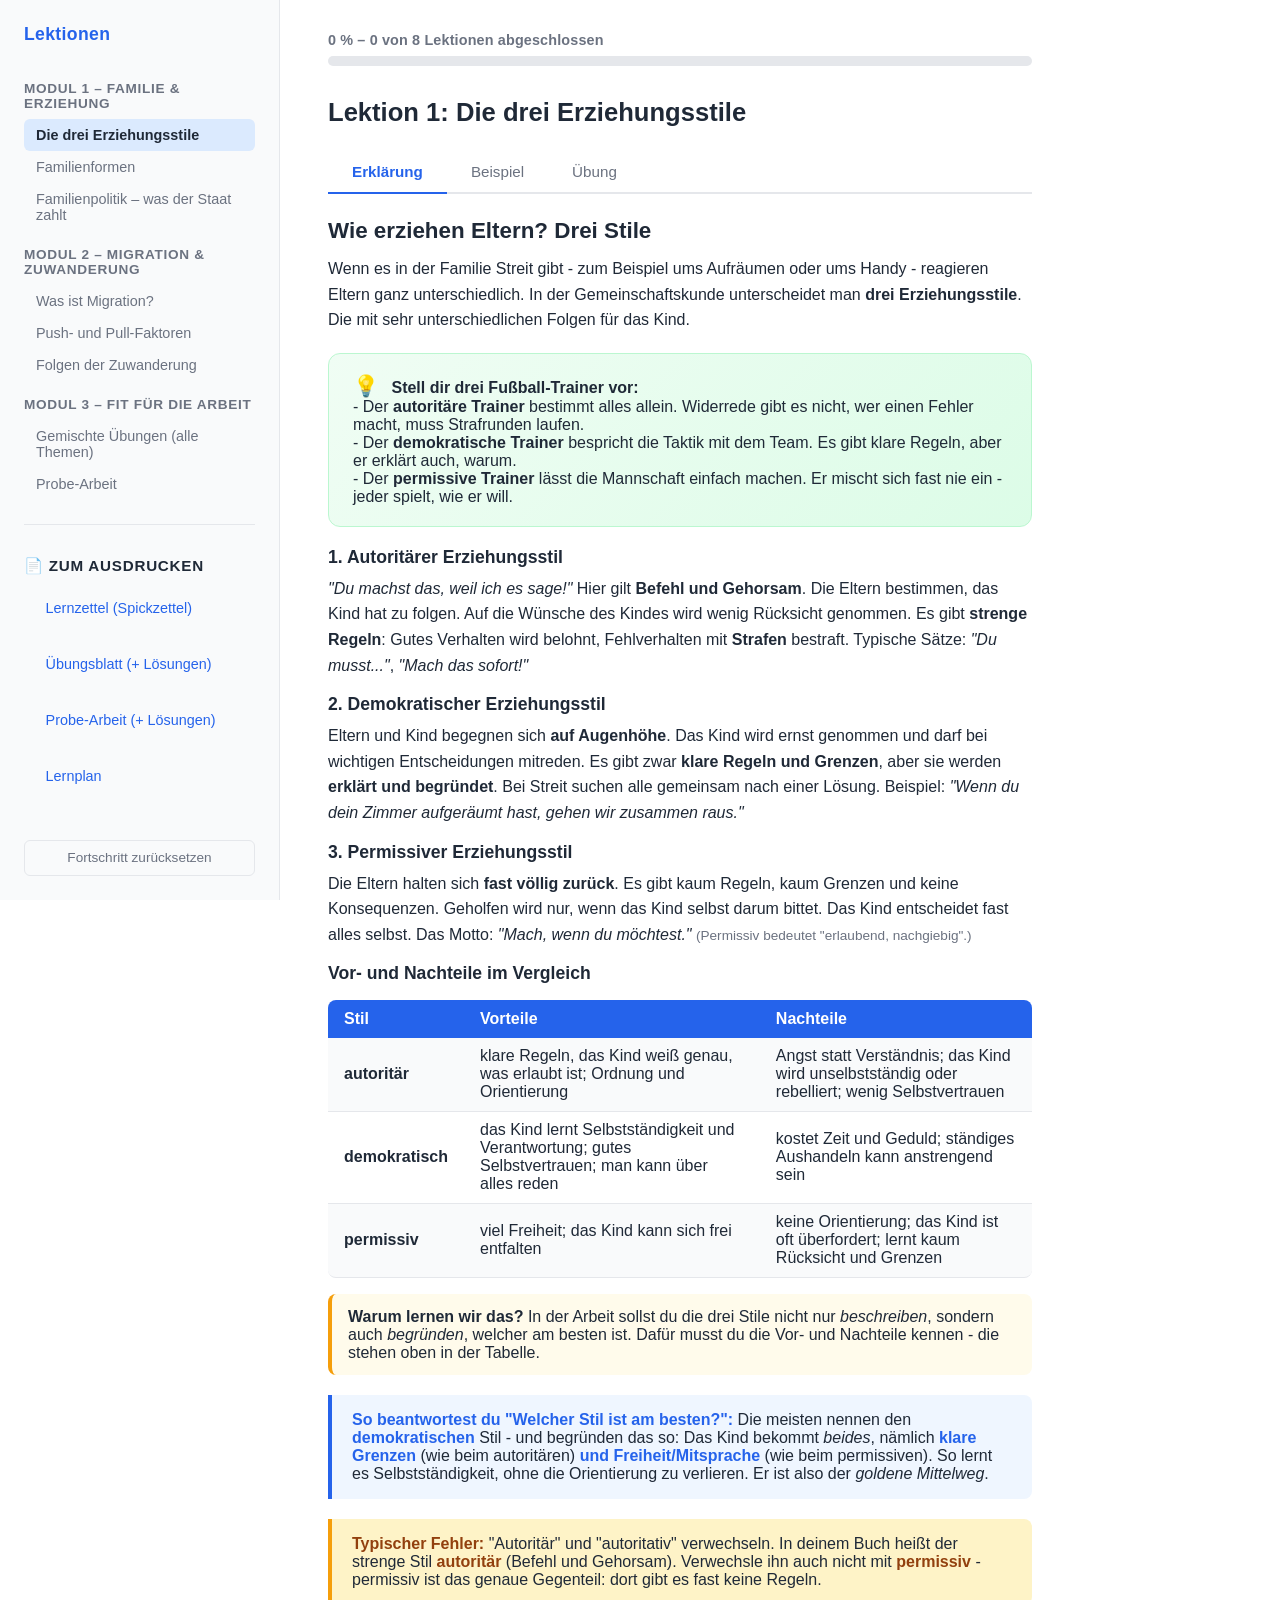
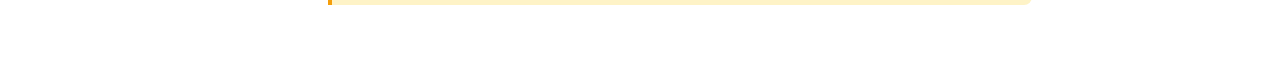
==== index.html @ c950204c "GK-Lernprogramm: Familie, Erziehung & Migration Interaktive Lernapp (8 Lektionen, 36 Uebungen) plus " ====
<!DOCTYPE html>
<html lang="de">
<head>
  <meta charset="UTF-8">
  <meta name="viewport" content="width=device-width, initial-scale=1.0">
  <title>GK-Arbeit Lernprogramm – Familie, Erziehung & Migration</title>
  <link rel="stylesheet" href="css/style.css?v=1">
</head>
<body>
  <button class="menu-toggle" id="menu-toggle">&#9776;</button>
  <aside id="sidebar">
    <h2>Lektionen</h2>
    <div id="module-familie">
      <h3>Modul 1 – Familie &amp; Erziehung</h3>
      <ul id="lesson-list-familie"></ul>
    </div>
    <div id="module-migration">
      <h3>Modul 2 – Migration &amp; Zuwanderung</h3>
      <ul id="lesson-list-migration"></ul>
    </div>
    <div id="module-training">
      <h3>Modul 3 – Fit für die Arbeit</h3>
      <ul id="lesson-list-training"></ul>
    </div>
    <div id="pdf-paket">
      <h3>📄 Zum Ausdrucken</h3>
      <ul class="pdf-links">
        <li><a href="pdf/lernzettel.html" target="_blank" rel="noopener">Lernzettel (Spickzettel)</a></li>
        <li><a href="pdf/uebungsblatt.html" target="_blank" rel="noopener">Übungsblatt (+ Lösungen)</a></li>
        <li><a href="pdf/probe-arbeit.html" target="_blank" rel="noopener">Probe-Arbeit (+ Lösungen)</a></li>
        <li><a href="pdf/lernplan.html" target="_blank" rel="noopener">Lernplan</a></li>
      </ul>
    </div>
    <button id="reset-progress">Fortschritt zurücksetzen</button>
  </aside>
  <main id="content">
    <div id="progress-section">
      <div id="progress-label">0 % – 0 von 0 Lektionen abgeschlossen</div>
      <div id="progress-bar-container">
        <div id="progress-bar"></div>
      </div>
    </div>
    <div id="review-due"></div>
    <div id="lesson-container"></div>
  </main>
  <script src="js/progress.js?v=1"></script>
  <script src="js/exercises.js?v=1"></script>
  <script src="js/renderer.js?v=1"></script>
  <script src="js/lessons-familie.js?v=1"></script>
  <script src="js/lessons-migration.js?v=1"></script>
  <script src="js/lessons-training.js?v=1"></script>
  <script src="js/app.js?v=1"></script>
</body>
</html>
---- css/style.css ----
/* === CSS-Variablen === */
:root {
  --accent: #2563EB;
  --accent-light: #DBEAFE;
  --success: #16A34A;
  --error: #DC2626;
  --text: #1F2937;
  --text-light: #6B7280;
  --bg: #FFFFFF;
  --sidebar-bg: #F9FAFB;
  --border: #E5E7EB;
  --sidebar-width: 280px;
  --signal-high: #16A34A;
  --signal-low: #9CA3AF;
  --signal-carry: #F59E0B;
  --signal-active: #2563EB;
}

/* === Reset === */
*,
*::before,
*::after {
  box-sizing: border-box;
  margin: 0;
  padding: 0;
}

/* === Body: CSS Grid Layout === */
body {
  display: grid;
  grid-template-columns: var(--sidebar-width) 1fr;
  min-height: 100vh;
  font-family: -apple-system, BlinkMacSystemFont, "Segoe UI", Roboto,
    "Helvetica Neue", Arial, sans-serif;
  color: var(--text);
  background: var(--bg);
}

/* === Sidebar === */
#sidebar {
  display: flex;
  flex-direction: column;
  background: var(--sidebar-bg);
  border-right: 1px solid var(--border);
  padding: 1.5rem;
  position: sticky;
  top: 0;
  height: 100vh;
  overflow-y: auto;
}

#sidebar h2 {
  font-size: 1.1rem;
  color: var(--accent);
  margin-bottom: 1.25rem;
  letter-spacing: 0.02em;
}

#sidebar h3 {
  font-size: 0.85rem;
  color: var(--text-light);
  text-transform: uppercase;
  letter-spacing: 0.05em;
  margin-bottom: 0.5rem;
  margin-top: 1rem;
}

#sidebar ul {
  list-style: none;
}

#sidebar li {
  padding: 0.5rem 0.75rem;
  border-radius: 6px;
  cursor: pointer;
  font-size: 0.9rem;
  color: var(--text);
  transition: background 0.15s ease;
}

#sidebar li:hover {
  background: var(--accent-light);
}

#sidebar li.active {
  background: var(--accent-light);
  color: var(--accent);
  font-weight: 600;
}

#sidebar li.completed {
  color: var(--success);
}

#sidebar li.in-progress {
  color: var(--text);
}

#sidebar li.not-started {
  color: var(--text-light);
}

/* Reset-Button: wird durch flex + margin-top:auto nach unten gedrückt */
#reset-progress {
  margin-top: auto;
  padding: 0.6rem 1rem;
  background: none;
  border: 1px solid var(--border);
  border-radius: 6px;
  color: var(--text-light);
  font-size: 0.85rem;
  cursor: pointer;
  transition: background 0.15s ease, color 0.15s ease;
}

#reset-progress:hover {
  background: var(--error);
  color: #fff;
  border-color: var(--error);
}

/* === Hauptinhalt === */
#content {
  padding: 2rem 3rem;
  max-width: 800px;
}

/* === Fortschrittsbalken === */
#progress-section {
  margin-bottom: 2rem;
}

#progress-label {
  font-size: 0.9rem;
  font-weight: 600;
  color: var(--text-light);
  margin-bottom: 0.5rem;
  letter-spacing: 0.01em;
}

#progress-bar-container {
  height: 10px;
  background: #E5E7EB;
  border-radius: 5px;
  overflow: hidden;
}

#progress-bar {
  height: 100%;
  background: var(--accent);
  border-radius: 5px;
  width: 0%;
  transition: width 0.4s ease;
}

/* === Spaced Repetition: "Heute faellig"-Sektion === */
#review-due {
  margin-bottom: 2rem;
}

.review-due-card {
  border: 1px solid #FCD34D;
  background: #FFFBEB;
  border-left: 4px solid #F59E0B;
  border-radius: 8px;
  padding: 1rem 1.25rem;
}

.review-due-head {
  font-size: 1rem;
  font-weight: 700;
  color: #92400E;
  display: flex;
  align-items: center;
  gap: 0.5rem;
}

.review-due-icon {
  display: inline-block;
  font-size: 1.1rem;
  color: #B45309;
}

.review-due-hint {
  font-size: 0.85rem;
  color: var(--text-light);
  margin: 0.4rem 0 0.8rem;
}

.review-due-list {
  display: flex;
  flex-wrap: wrap;
  gap: 0.5rem;
}

.review-due-btn {
  background: var(--bg);
  border: 1px solid #FCD34D;
  border-radius: 6px;
  padding: 0.5rem 0.75rem;
  font-size: 0.9rem;
  color: var(--text);
  cursor: pointer;
  text-align: left;
  transition: background 0.15s ease, border-color 0.15s ease;
  /* Touch-freundliche Mindesthoehe */
  min-height: 44px;
}

.review-due-btn:hover {
  background: #FEF3C7;
  border-color: #F59E0B;
}

.review-due-num {
  font-weight: 600;
  color: #B45309;
}

.review-due-box {
  display: inline-block;
  margin-left: 0.35rem;
  font-size: 0.72rem;
  font-weight: 600;
  color: #92400E;
  background: #FEF3C7;
  border-radius: 999px;
  padding: 0.1rem 0.5rem;
  vertical-align: middle;
}

/* Sidebar-Badge an faelliger Lektion */
.review-badge {
  margin-left: 0.4rem;
  font-size: 0.85rem;
  color: #B45309;
  font-weight: 700;
}

#sidebar li.review-due-item {
  font-weight: 600;
}

/* === Selbst-Check nach Lektionsabschluss (Assessment-Prompt) === */
.self-check {
  margin-top: 2rem;
  padding: 1.25rem;
  border: 1px solid var(--border);
  border-left: 4px solid var(--accent);
  border-radius: 8px;
  background: var(--accent-light);
}

.self-check-head {
  font-size: 1.05rem;
  font-weight: 700;
  color: var(--text);
}

.self-check-hint {
  font-size: 0.85rem;
  color: var(--text-light);
  margin: 0.4rem 0 1rem;
}

.self-check-btns {
  display: flex;
  flex-wrap: wrap;
  gap: 0.6rem;
}

.self-check-btn {
  flex: 1 1 140px;
  display: flex;
  flex-direction: column;
  align-items: center;
  gap: 0.15rem;
  padding: 0.7rem 0.5rem;
  border: 2px solid var(--border);
  border-radius: 8px;
  background: var(--bg);
  cursor: pointer;
  transition: border-color 0.15s ease, background 0.15s ease, transform 0.05s ease;
  /* Touch-freundlich */
  min-height: 56px;
}

.self-check-btn:hover { transform: translateY(-1px); }
.self-check-btn:active { transform: translateY(0); }

.sc-label { font-weight: 700; font-size: 0.95rem; color: var(--text); }
.sc-sub { font-size: 0.75rem; color: var(--text-light); }

.self-check-low:hover    { border-color: #DC2626; background: #FEF2F2; }
.self-check-medium:hover { border-color: #F59E0B; background: #FFFBEB; }
.self-check-high:hover   { border-color: var(--success); background: #F0FDF4; }

.self-check-done {
  font-size: 0.95rem;
  font-weight: 600;
  color: var(--success);
}

.self-check-done .sc-box {
  color: var(--text-light);
  font-weight: 500;
}

/* === Übungs-Header (Übung X von Y) === */
.exercise-header {
  font-size: 0.9rem;
  font-weight: 600;
  color: var(--text-light);
  margin-top: 2rem;
  margin-bottom: 0.75rem;
  padding-bottom: 0.5rem;
  border-bottom: 1px solid var(--border);
  letter-spacing: 0.02em;
  transition: color 0.3s ease;
}

.exercise-header:first-of-type {
  margin-top: 0.5rem;
}

.exercise-header.completed {
  color: var(--success);
}

.exercise-header.completed::after {
  content: ' ✓';
  font-weight: 700;
}

/* === Typografie === */
h1 {
  font-size: 1.8rem;
  margin-bottom: 1rem;
  color: var(--text);
}

h2 {
  font-size: 1.4rem;
  margin-bottom: 0.75rem;
  color: var(--text);
}

h3 {
  font-size: 1.1rem;
  margin-bottom: 0.5rem;
  color: var(--text);
}

p {
  line-height: 1.6;
  margin-bottom: 1rem;
  color: var(--text);
}

/* === Phase Tabs === */
.phase-tabs {
  display: flex;
  gap: 0;
  border-bottom: 2px solid var(--border);
  margin-bottom: 1.5rem;
}

.phase-tab {
  padding: 0.75rem 1.5rem;
  border: none;
  background: none;
  cursor: pointer;
  font-size: 0.95rem;
  color: var(--text-light);
  border-bottom: 2px solid transparent;
  margin-bottom: -2px;
  transition: all 0.2s;
}

.phase-tab:hover {
  color: var(--text);
}

.phase-tab.active {
  color: var(--accent);
  border-bottom-color: var(--accent);
  font-weight: 600;
}

/* === Phasen === */
.phase {
  display: none;
  animation: fadeIn 0.3s ease;
}

.phase.active {
  display: block;
}

@keyframes fadeIn {
  from { opacity: 0; transform: translateY(5px); }
  to { opacity: 1; transform: translateY(0); }
}

/* === Beispiel-Schritte === */
.example-step {
  background: var(--sidebar-bg);
  border: 1px solid var(--border);
  border-radius: 8px;
  margin-bottom: 0.75rem;
  overflow: hidden;
}

.example-step summary {
  padding: 0.75rem 1rem;
  cursor: pointer;
  font-weight: 600;
  color: var(--text);
  list-style: none;
}

.example-step summary::before {
  content: '▶ ';
  font-size: 0.7rem;
  margin-right: 0.5rem;
  transition: transform 0.2s;
  display: inline-block;
}

.example-step[open] summary::before {
  transform: rotate(90deg);
}

.step-content {
  padding: 0.75rem 1rem;
  border-top: 1px solid var(--border);
}

/* === Lektion Titel === */
#lesson-container h1 {
  margin-bottom: 1.5rem;
  font-size: 1.6rem;
}

/* === Uebungen allgemein === */
.exercise-question {
  font-weight: 600;
  margin-bottom: 1rem;
  font-size: 1.05rem;
}

.exercise-feedback {
  margin-top: 1rem;
  padding: 0.75rem 1rem;
  border-radius: 8px;
  font-size: 0.9rem;
}

.exercise-feedback.correct {
  background: #DCFCE7;
  color: #166534;
  border: 1px solid #BBF7D0;
}

.exercise-feedback.incorrect {
  background: #FEF2F2;
  color: #991B1B;
  border: 1px solid #FECACA;
}

/* === Multiple Choice === */
.mc-options {
  display: flex;
  flex-direction: column;
  gap: 0.5rem;
}

.mc-option {
  padding: 0.75rem 1rem;
  border: 2px solid var(--border);
  border-radius: 8px;
  background: white;
  cursor: pointer;
  text-align: left;
  font-size: 0.95rem;
  transition: all 0.2s;
}

.mc-option:hover:not(:disabled) {
  border-color: var(--accent);
  background: var(--accent-light);
}

.mc-option.correct {
  border-color: var(--success);
  background: #DCFCE7;
  color: #166534;
}

.mc-option.incorrect {
  border-color: var(--error);
  background: #FEF2F2;
  color: #991B1B;
}

.mc-option:disabled {
  cursor: not-allowed;
  opacity: 0.7;
}

/* === Wahrheitstabelle === */
.truth-table {
  border-collapse: collapse;
  margin: 1rem 0;
}

.truth-table th,
.truth-table td {
  border: 1px solid var(--border);
  padding: 0.5rem 1rem;
  text-align: center;
  min-width: 50px;
}

.truth-table th {
  background: var(--sidebar-bg);
  font-weight: 600;
  font-size: 0.9rem;
}

.truth-table .input-col {
  background: var(--sidebar-bg);
  color: var(--text-light);
}

.truth-table .result-col {
  cursor: pointer;
  font-weight: 600;
  user-select: none;
  transition: all 0.15s;
}

.truth-table .result-col:hover {
  background: var(--accent-light);
}

.truth-table .result-col.correct {
  background: #DCFCE7;
  color: #166534;
}

.truth-table .result-col.incorrect {
  background: #FEF2F2;
  color: #991B1B;
}

.exercise-check-btn {
  margin-top: 1rem;
  padding: 0.6rem 1.5rem;
  background: var(--accent);
  color: white;
  border: none;
  border-radius: 6px;
  cursor: pointer;
  font-size: 0.95rem;
  transition: background 0.2s;
}

.exercise-check-btn:hover {
  background: #1D4ED8;
}

.exercise-check-btn:disabled {
  background: var(--text-light);
  cursor: not-allowed;
}

/* === Ausdruck-Eingabe === */
.expression-input-area {
  margin: 1rem 0;
}

.expression-field {
  width: 100%;
  padding: 0.75rem;
  font-family: 'Courier New', monospace;
  font-size: 1.1rem;
  border: 2px solid var(--border);
  border-radius: 6px;
  outline: none;
  transition: border-color 0.2s;
}

.expression-field:focus {
  border-color: var(--accent);
}

.symbol-buttons {
  display: flex;
  gap: 0.5rem;
  margin-top: 0.5rem;
  flex-wrap: wrap;
}

.symbol-btn {
  padding: 0.4rem 0.8rem;
  border: 1px solid var(--border);
  border-radius: 4px;
  background: var(--sidebar-bg);
  cursor: pointer;
  font-size: 1rem;
  font-family: 'Courier New', monospace;
  transition: all 0.15s;
}

.symbol-btn:hover {
  background: var(--accent-light);
  border-color: var(--accent);
}

/* === Zuordnung === */
.matching-area {
  display: grid;
  grid-template-columns: 1fr 1fr;
  gap: 2rem;
  margin: 1rem 0;
}

.match-item {
  padding: 0.75rem 1rem;
  border: 2px solid var(--border);
  border-radius: 8px;
  cursor: pointer;
  text-align: center;
  margin-bottom: 0.5rem;
  transition: all 0.2s;
  user-select: none;
}

.match-item:hover {
  border-color: var(--accent);
}

.match-item.selected {
  border-color: var(--accent);
  background: var(--accent-light);
  box-shadow: 0 0 0 2px var(--accent-light);
}

.match-item.matched {
  opacity: 0.9;
  color: white;
  font-weight: 600;
}

/* === Binaerrechnung === */
.binary-calc {
  display: inline-block;
  font-family: 'Courier New', monospace;
  font-size: 1.2rem;
  margin: 1rem 0;
}

.binary-row {
  display: flex;
  justify-content: flex-end;
  gap: 0.25rem;
  margin-bottom: 0.25rem;
}

.binary-cell {
  width: 2.5rem;
  height: 2.5rem;
  display: flex;
  align-items: center;
  justify-content: center;
  font-weight: 600;
}

.binary-input {
  width: 2.5rem;
  height: 2.5rem;
  text-align: center;
  font-family: 'Courier New', monospace;
  font-size: 1.2rem;
  font-weight: 600;
  border: 2px solid var(--border);
  border-radius: 6px;
  outline: none;
  transition: border-color 0.2s;
}

.binary-input:focus {
  border-color: var(--accent);
}

.binary-input.correct {
  border-color: var(--success);
  background: #DCFCE7;
}

.binary-input.incorrect {
  border-color: var(--error);
  background: #FEF2F2;
}

.binary-operator {
  font-size: 1.2rem;
  margin-right: 0.5rem;
}

.binary-divider {
  border-top: 2px solid var(--text);
  margin: 0.25rem 0;
}

.binary-label {
  font-size: 0.8rem;
  color: var(--text-light);
  margin-right: 0.5rem;
}

/* === Gatter-Symbole (IEC 60617-12) === */
.gate-symbol {
  display: inline-block;
  vertical-align: middle;
}

/* === Schaltungsdiagramme (Lektionen 13-17) === */
.circuit-diagram {
  display: block;
  width: 100%;
  max-width: 520px;
  height: auto;
  margin: 1rem auto;
  background: #fafbfc;
  border: 1px solid var(--border);
  border-radius: 8px;
  padding: 12px;
}
.cd-wire { stroke: #374151; stroke-width: 2; fill: none; }
.cd-gate { fill: #fff; stroke: #374151; stroke-width: 2; }
.cd-gate-text { text-anchor: middle; font-size: 14px; font-weight: bold; font-family: inherit; fill: #374151; }
.cd-label { font-size: 14px; font-weight: bold; font-family: inherit; fill: #374151; }
.cd-label-small { font-size: 12px; font-family: inherit; fill: #6B7280; }
.cd-junction { fill: #374151; }
.cd-block { fill: #DBEAFE; stroke: #374151; stroke-width: 2; }
.cd-block-text { text-anchor: middle; font-size: 15px; font-weight: bold; font-family: inherit; fill: #1F2937; }
.cd-neg { fill: #fff; stroke: #374151; stroke-width: 2; }
.cd-feedback { stroke: #2563EB; stroke-width: 2; stroke-dasharray: 6,3; fill: none; }

/* === Responsive: Tablet (< 1024px) === */
@media (max-width: 1024px) {
  body {
    grid-template-columns: 1fr;
  }

  #sidebar {
    position: fixed;
    /* Feste Breite noetig, weil die Grid-Spalte hier wegfaellt. Verstecken per
       transform: translateX(-100%) verdeckt IMMER exakt die eigene Breite -
       robuster als ein fester left-Wert (sonst lugt die Sidebar ueber den Inhalt). */
    width: var(--sidebar-width);
    left: 0;
    top: 0;
    z-index: 100;
    transform: translateX(-100%);
    transition: transform 0.3s;
    box-shadow: none;
  }

  #sidebar.open {
    transform: translateX(0);
    box-shadow: 2px 0 10px rgba(0,0,0,0.1);
  }

  #content {
    padding: 1rem 1.5rem;
  }

  /* Fortschritts-Label nicht unter den fixen Hamburger schieben */
  #progress-label {
    padding-left: 52px;
    min-height: 32px;
  }

  /* Hamburger Button */
  .menu-toggle {
    display: block;
  }
}

@media (min-width: 1025px) {
  .menu-toggle {
    display: none;
  }
}

.menu-toggle {
  position: fixed;
  top: 1rem;
  left: 1rem;
  z-index: 101;
  background: var(--accent);
  color: white;
  border: none;
  border-radius: 6px;
  width: 44px;
  height: 44px;
  font-size: 1.2rem;
  cursor: pointer;
  /* display wird allein ueber die Media-Queries gesteuert (<=1024 block, >=1025 none).
     Kein display hier, sonst ueberschreibt diese spaeter stehende Regel die Query. */
}

/* === Visualisierungen === */
.visual-container {
  margin: 1.5rem 0;
  text-align: center;
}

.visual-container .visual-label {
  font-size: 0.85rem;
  color: var(--text-light);
  margin-bottom: 0.5rem;
  text-align: center;
}

.gate-sim {
  display: inline-block;
  cursor: default;
}

.gate-sim .gate-input {
  cursor: pointer;
  transition: fill 0.15s;
}

.gate-sim .gate-input:hover {
  filter: brightness(1.2);
}

.gate-sim .wire-high {
  stroke: var(--signal-high);
}

.gate-sim .wire-low {
  stroke: var(--signal-low);
}

.gate-sim .signal-dot-high {
  fill: var(--signal-high);
}

.gate-sim .signal-dot-low {
  fill: var(--signal-low);
}

/* Circuit View */
.circuit-view {
  display: block;
  width: 100%;
  max-width: 520px;
  margin: 1rem auto;
  background: #fafbfc;
  border: 1px solid var(--border);
  border-radius: 8px;
  padding: 16px;
}

.circuit-view .gate-body {
  fill: white;
  stroke: var(--text);
  stroke-width: 2;
}

.circuit-view .gate-label {
  font-size: 10px;
  fill: var(--text-light);
  text-anchor: middle;
}

/* Verknüpfte Wahrheitstabelle */
.truth-table-linked {
  display: flex;
  gap: 24px;
  align-items: flex-start;
  flex-wrap: wrap;
}

.truth-table-linked .truth-table tr.highlighted {
  background: var(--accent-light);
  outline: 2px solid var(--accent);
  outline-offset: -1px;
}

.truth-table-linked .truth-table tr {
  cursor: pointer;
  transition: background 0.15s;
}

.truth-table-linked .truth-table tbody tr:hover {
  background: var(--accent-light);
}

/* Binäraddition Animation */
.binary-anim {
  font-family: 'Courier New', monospace;
  font-size: 1.3rem;
  line-height: 2;
  display: inline-block;
  text-align: right;
}

.binary-anim .carry-bit {
  color: var(--signal-carry);
  font-size: 0.9rem;
}

.binary-anim .active-col {
  background: var(--accent-light);
  padding: 2px 6px;
  border-radius: 3px;
  color: var(--accent);
  font-weight: bold;
}

.binary-anim .result-bit {
  color: var(--signal-high);
}

.binary-anim-controls {
  display: flex;
  gap: 8px;
  justify-content: center;
  margin-top: 12px;
}

.binary-anim-controls button {
  padding: 6px 14px;
  border: 1px solid var(--border);
  border-radius: 4px;
  background: var(--sidebar-bg);
  cursor: pointer;
  font-size: 0.9rem;
  transition: all 0.15s;
}

.binary-anim-controls button:hover {
  background: var(--accent-light);
  border-color: var(--accent);
}

.binary-anim-controls .btn-primary {
  background: var(--accent);
  color: white;
  border-color: var(--accent);
}

.binary-anim-controls .btn-primary:hover {
  background: #1D4ED8;
}

.binary-anim-step-info {
  text-align: center;
  color: var(--accent);
  font-size: 0.85rem;
  margin-top: 8px;
}

/* Timing-Diagramm */
.timing-diagram {
  border-top: 1px solid var(--border);
  padding-top: 16px;
  margin-top: 16px;
}

.timing-diagram .timing-label {
  font-size: 12px;
  color: var(--text-light);
  font-weight: 600;
  margin-bottom: 8px;
}

/* Ausdrucksbaum */
.expression-tree-view {
  text-align: center;
  margin: 1rem 0;
}

.expression-tree-view .op-node {
  stroke-width: 2;
}

.expression-tree-view .op-not { fill: #FEF2F2; stroke: var(--error); }
.expression-tree-view .op-and { fill: #F0FDF4; stroke: var(--signal-high); }
.expression-tree-view .op-or  { fill: #EFF6FF; stroke: var(--accent); }
.expression-tree-view .op-text-not { fill: var(--error); }
.expression-tree-view .op-text-and { fill: var(--signal-high); }
.expression-tree-view .op-text-or  { fill: var(--accent); }

.expression-tree-view .op-hidden { fill: #FEF3C7; stroke: #F59E0B; stroke-dasharray: 4,3; }
.expression-tree-view .op-text-hidden { fill: #F59E0B; }

.expression-tree-view .var-node {
  fill: var(--sidebar-bg);
  stroke: var(--signal-low);
  stroke-width: 1.5;
}

.expression-tree-legend {
  display: flex;
  gap: 16px;
  justify-content: center;
  margin-top: 8px;
  font-size: 0.8rem;
}

/* DNF Highlighter */
.dnf-view {
  display: flex;
  gap: 32px;
  align-items: flex-start;
  flex-wrap: wrap;
}

.dnf-view .dnf-formula {
  font-family: 'Courier New', monospace;
  font-size: 1rem;
  line-height: 2.2;
}

.dnf-view .dnf-minterm {
  padding: 4px 8px;
  border-radius: 4px;
  font-weight: 500;
}

.dnf-view .dnf-rule {
  background: #FEF3C7;
  padding: 10px 14px;
  border-radius: 6px;
  font-size: 0.8rem;
  color: #92400E;
  margin-top: 12px;
}

/* Adder Simulation */
.adder-sim {
  text-align: center;
}

.adder-sim .bit-toggle {
  width: 48px;
  height: 32px;
  display: inline-flex;
  align-items: center;
  justify-content: center;
  border-radius: 4px;
  font-weight: bold;
  font-family: 'Courier New', monospace;
  cursor: pointer;
  color: white;
  transition: all 0.15s;
  border: none;
  font-size: 1rem;
}

.adder-sim .bit-toggle.high {
  background: var(--signal-high);
}

.adder-sim .bit-toggle.low {
  background: var(--signal-low);
}

.adder-sim .bit-toggle:hover {
  filter: brightness(1.15);
}

.adder-sim .adder-result {
  color: var(--signal-high);
  font-weight: 600;
  font-size: 0.9rem;
  margin-top: 8px;
}

/* Sandbox / Labor */
.sandbox-section {
  margin-bottom: 2.5rem;
  padding-bottom: 2rem;
  border-bottom: 1px solid var(--border);
}

.sandbox-section:last-child {
  border-bottom: none;
}

.sandbox-section h2 {
  font-size: 1.2rem;
  margin-bottom: 1rem;
  color: var(--accent);
}

.sandbox-section p {
  font-size: 0.9rem;
  color: var(--text-light);
  margin-bottom: 1rem;
}

.sandbox-controls {
  display: flex;
  gap: 8px;
  flex-wrap: wrap;
  margin-bottom: 1rem;
}

.sandbox-controls select,
.sandbox-controls input {
  padding: 6px 12px;
  border: 1px solid var(--border);
  border-radius: 4px;
  font-size: 0.9rem;
}

/* Labor-Eintrag in Sidebar */
#sidebar .lab-entry {
  margin-top: 1rem;
  padding: 0.6rem 0.75rem;
  border-radius: 6px;
  cursor: pointer;
  font-size: 0.9rem;
  color: var(--accent);
  font-weight: 600;
  border: 1px dashed var(--accent);
  text-align: center;
  transition: all 0.15s;
}

#sidebar .lab-entry:hover {
  background: var(--accent-light);
}

#sidebar .lab-entry.active {
  background: var(--accent-light);
  border-style: solid;
}

/* === C5: Netzwerk-Visualisierungen === */

/* IP-Converter */
.ip-converter {
  display: flex;
  flex-wrap: wrap;
  gap: 1.5rem;
  justify-content: center;
  align-items: flex-start;
}

.ip-converter .octet-group {
  display: flex;
  flex-direction: column;
  align-items: center;
  gap: 4px;
}

.ip-converter .octet-separator {
  font-size: 2rem;
  font-weight: bold;
  color: var(--text-light);
  align-self: center;
  padding-top: 1.5rem;
}

.ip-converter .place-values {
  display: flex;
  gap: 2px;
}

.ip-converter .place-values span {
  width: 32px;
  text-align: center;
  font-size: 10px;
  color: var(--text-light);
}

.ip-converter .bit-row {
  display: flex;
  gap: 2px;
}

.ip-converter .bit-btn {
  width: 32px;
  height: 32px;
  border: 2px solid var(--border);
  border-radius: 4px;
  font-family: monospace;
  font-size: 1rem;
  font-weight: bold;
  cursor: pointer;
  transition: background 0.15s, color 0.15s;
  display: flex;
  align-items: center;
  justify-content: center;
  min-width: 44px;
  min-height: 44px;
}

.ip-converter .bit-btn.high {
  background: var(--signal-high);
  color: white;
  border-color: var(--signal-high);
}

.ip-converter .bit-btn.low {
  background: var(--signal-low);
  color: white;
  border-color: var(--signal-low);
}

.ip-converter .octet-decimal input {
  width: 60px;
  text-align: center;
  font-size: 1.1rem;
  font-weight: bold;
  padding: 4px;
  border: 2px solid var(--border);
  border-radius: 4px;
  font-family: monospace;
}

.ip-converter .octet-decimal input:focus {
  border-color: var(--accent);
  outline: none;
}

.ip-converter .full-ip-display {
  width: 100%;
  text-align: center;
  font-family: monospace;
  font-size: 1.1rem;
  color: var(--text);
  margin-top: 0.5rem;
  padding: 8px;
  background: var(--sidebar-bg);
  border-radius: 6px;
}

/* Subnet-Calculator */
.subnet-calculator {
  max-width: 700px;
  margin: 0 auto;
}

.subnet-calculator .input-row {
  display: flex;
  gap: 0.5rem;
  align-items: center;
  flex-wrap: wrap;
  margin-bottom: 1rem;
}

.subnet-calculator .input-row label {
  font-weight: 600;
  min-width: 120px;
}

.subnet-calculator .octet-input {
  width: 55px;
  text-align: center;
  font-family: monospace;
  font-size: 1rem;
  padding: 6px 4px;
  border: 2px solid var(--border);
  border-radius: 4px;
}

.subnet-calculator .octet-input:focus {
  border-color: var(--accent);
  outline: none;
}

.subnet-calculator .octet-dot {
  font-weight: bold;
  font-size: 1.2rem;
}

.subnet-calculator .cidr-input {
  width: 50px;
  text-align: center;
  font-family: monospace;
  font-size: 1rem;
  padding: 6px 4px;
  border: 2px solid var(--border);
  border-radius: 4px;
}

.subnet-calculator .results {
  margin-top: 1rem;
}

.subnet-calculator .result-row {
  display: flex;
  gap: 0.5rem;
  align-items: baseline;
  padding: 6px 0;
  border-bottom: 1px solid var(--border);
}

.subnet-calculator .result-row:last-child {
  border-bottom: none;
}

.subnet-calculator .result-label {
  font-weight: 600;
  min-width: 140px;
  color: var(--text);
}

.subnet-calculator .result-value {
  font-family: monospace;
  font-size: 1rem;
}

.subnet-calculator .binary-display {
  margin-top: 1rem;
  font-family: monospace;
  font-size: 0.9rem;
  line-height: 1.8;
  background: var(--sidebar-bg);
  padding: 12px;
  border-radius: 6px;
  overflow-x: auto;
}

.subnet-calculator .net-part {
  color: var(--signal-high);
  font-weight: bold;
}

.subnet-calculator .host-part {
  color: var(--accent);
  font-weight: bold;
}

/* Subnetting-Visualizer */
.subnetting-viz {
  max-width: 700px;
  margin: 0 auto;
}

.subnetting-viz .controls {
  display: flex;
  gap: 1rem;
  align-items: center;
  margin-bottom: 1rem;
  flex-wrap: wrap;
}

.subnetting-viz .controls label {
  font-weight: 600;
}

.subnetting-viz .controls select {
  padding: 6px 12px;
  font-size: 1rem;
  border: 2px solid var(--border);
  border-radius: 4px;
  min-width: 80px;
}

.subnetting-viz .address-bar {
  width: 100%;
  height: 40px;
  display: flex;
  border-radius: 6px;
  overflow: hidden;
  border: 2px solid var(--border);
  margin-bottom: 1rem;
}

.subnetting-viz .subnet-segment {
  display: flex;
  align-items: center;
  justify-content: center;
  font-size: 0.75rem;
  font-weight: 600;
  color: white;
  transition: flex 0.3s;
  min-width: 0;
  overflow: hidden;
  text-overflow: ellipsis;
  white-space: nowrap;
  padding: 0 4px;
}

.subnetting-viz .subnet-details {
  display: grid;
  grid-template-columns: repeat(auto-fill, minmax(280px, 1fr));
  gap: 0.75rem;
}

.subnetting-viz .subnet-card {
  padding: 10px 14px;
  border-radius: 6px;
  border-left: 4px solid;
  background: var(--sidebar-bg);
  font-size: 0.85rem;
}

.subnetting-viz .subnet-card strong {
  display: block;
  margin-bottom: 4px;
}

.subnetting-viz .subnet-card code {
  font-family: monospace;
}

/* Network-Diagram */
.network-diagram {
  text-align: center;
}

.network-diagram svg {
  max-width: 100%;
  height: auto;
}

.network-diagram .device-label {
  font-size: 11px;
  fill: var(--text);
  text-anchor: middle;
  font-weight: 600;
}

.network-diagram .device-sublabel {
  font-size: 9px;
  fill: var(--text-light);
  text-anchor: middle;
}

.network-diagram .connection-line {
  stroke: var(--border);
  stroke-width: 2;
}

.network-diagram .device-icon {
  fill: white;
  stroke: var(--text);
  stroke-width: 1.5;
}

/* Network-Labeling Exercise */
.network-labeling .label-slot {
  cursor: pointer;
  fill: var(--accent-light);
  stroke: var(--accent);
  stroke-width: 1.5;
  rx: 4;
}

.network-labeling .label-slot:hover {
  fill: var(--accent);
  stroke: var(--accent);
}

.network-labeling .label-slot.assigned {
  fill: var(--accent);
}

.network-labeling .label-text {
  font-size: 10px;
  fill: var(--text);
  text-anchor: middle;
  pointer-events: none;
  font-weight: 600;
}

.network-labeling .label-text.assigned {
  fill: white;
}

.network-labeling .label-dropdown {
  position: absolute;
  background: white;
  border: 2px solid var(--accent);
  border-radius: 6px;
  box-shadow: 0 4px 12px rgba(0,0,0,0.15);
  z-index: 100;
  padding: 4px 0;
}

.network-labeling .label-dropdown div {
  padding: 8px 16px;
  cursor: pointer;
  font-size: 0.9rem;
  min-height: 44px;
  display: flex;
  align-items: center;
}

.network-labeling .label-dropdown div:hover {
  background: var(--accent-light);
}

/* Binary-Decimal Exercise */
.binary-decimal-exercise .round-display {
  text-align: center;
  margin: 1rem 0;
}

.binary-decimal-exercise .given-value {
  font-family: monospace;
  font-size: 1.5rem;
  font-weight: bold;
  color: var(--accent);
  margin: 0.5rem 0;
}

.binary-decimal-exercise .direction-hint {
  font-size: 0.9rem;
  color: var(--text-light);
  margin-bottom: 0.5rem;
}

.binary-decimal-exercise input {
  font-family: monospace;
  font-size: 1.2rem;
  text-align: center;
  width: 180px;
  padding: 8px;
  border: 2px solid var(--border);
  border-radius: 6px;
}

.binary-decimal-exercise input:focus {
  border-color: var(--accent);
  outline: none;
}

.binary-decimal-exercise .round-counter {
  font-size: 0.85rem;
  color: var(--text-light);
  margin-bottom: 0.5rem;
}

/* Subnet Exercise */
.subnet-exercise .field-row {
  display: flex;
  gap: 0.5rem;
  align-items: center;
  margin: 0.5rem 0;
  flex-wrap: wrap;
}

.subnet-exercise .field-row label {
  font-weight: 600;
  min-width: 140px;
}

.subnet-exercise .field-row input {
  font-family: monospace;
  font-size: 1rem;
  padding: 6px 8px;
  border: 2px solid var(--border);
  border-radius: 4px;
  width: 180px;
}

.subnet-exercise .field-row input:focus {
  border-color: var(--accent);
  outline: none;
}

.subnet-exercise .field-row .field-feedback {
  font-size: 0.85rem;
  font-weight: 600;
}

.subnet-exercise .field-row .field-feedback.correct {
  color: var(--success);
}

.subnet-exercise .field-row .field-feedback.wrong {
  color: var(--error);
}

/* === Lernprogramm: Inhaltskarten & visuelle Trennung === */

.info-card {
  background: var(--sidebar-bg);
  border: 1px solid var(--border);
  border-radius: 12px;
  padding: 1.25rem 1.5rem;
  margin: 1.25rem 0;
}

.info-card h3 {
  margin-bottom: 0.75rem;
  font-size: 1.1rem;
  color: var(--text);
}

.info-card ul, .info-card ol {
  margin-left: 1.25rem;
}

.info-card li {
  margin-bottom: 0.35rem;
}

.tip-box {
  background: #EFF6FF;
  border-left: 4px solid var(--accent);
  border-radius: 0 8px 8px 0;
  padding: 1rem 1.25rem;
  margin: 1.25rem 0;
}

.tip-box strong {
  color: var(--accent);
}

.warning-box {
  background: #FEF3C7;
  border-left: 4px solid #F59E0B;
  border-radius: 0 8px 8px 0;
  padding: 1rem 1.25rem;
  margin: 1.25rem 0;
}

.warning-box strong {
  color: #92400E;
}

.code-card {
  background: #1E293B;
  color: #E2E8F0;
  border-radius: 10px;
  padding: 1.25rem 1.5rem;
  margin: 1.25rem 0;
  overflow-x: auto;
}

.code-card h4 {
  color: #94A3B8;
  font-size: 0.85rem;
  text-transform: uppercase;
  letter-spacing: 0.05em;
  margin-bottom: 0.75rem;
}

.code-card pre {
  margin: 0;
  background: none;
  border: none;
  padding: 0;
  font-size: 0.95rem;
  line-height: 1.6;
}

.code-card code {
  background: none;
  color: #E2E8F0;
  font-size: 0.95rem;
}

.code-card .comment { color: #6B7280; }
.code-card .keyword { color: #7DD3FC; }
.code-card .function { color: #FCD34D; }
.code-card .value { color: #86EFAC; }

.icon-table {
  width: 100%;
  border-collapse: separate;
  border-spacing: 0;
  margin: 1rem 0;
}

.icon-table th {
  background: var(--accent);
  color: white;
  padding: 0.6rem 1rem;
  text-align: left;
  font-weight: 600;
}

.icon-table th:first-child { border-radius: 8px 0 0 0; }
.icon-table th:last-child { border-radius: 0 8px 0 0; }

.icon-table td {
  padding: 0.6rem 1rem;
  border-bottom: 1px solid var(--border);
}

.icon-table tr:nth-child(even) td {
  background: var(--sidebar-bg);
}

.icon-table tr:last-child td:first-child { border-radius: 0 0 0 8px; }
.icon-table tr:last-child td:last-child { border-radius: 0 0 8px 0; }

.step-list {
  counter-reset: step-counter;
  list-style: none;
  margin: 1rem 0;
  padding: 0;
}

.step-list li {
  counter-increment: step-counter;
  display: flex;
  align-items: flex-start;
  gap: 0.75rem;
  margin-bottom: 0.75rem;
  padding: 0.5rem 0;
}

.step-list li::before {
  content: counter(step-counter);
  background: var(--accent);
  color: white;
  font-weight: 700;
  font-size: 0.85rem;
  width: 28px;
  height: 28px;
  min-width: 28px;
  border-radius: 50%;
  display: flex;
  align-items: center;
  justify-content: center;
}

.analogy-box {
  background: linear-gradient(135deg, #F0FDF4, #DCFCE7);
  border: 1px solid #BBF7D0;
  border-radius: 12px;
  padding: 1.25rem 1.5rem;
  margin: 1.25rem 0;
}

.analogy-box::before {
  content: '💡';
  font-size: 1.3rem;
  margin-right: 0.5rem;
}

.section-divider {
  border: none;
  height: 1px;
  background: var(--border);
  margin: 2rem 0;
}

/* === Ordering Exercise (Reihenfolge sortieren) === */
.exercise-ordering .ordering-list {
  list-style: none;
  padding: 0;
  margin: 1rem 0;
  counter-reset: ordering-counter;
}

.exercise-ordering .ordering-item {
  counter-increment: ordering-counter;
  display: flex;
  align-items: center;
  justify-content: space-between;
  padding: 0.75rem 1rem;
  border: 2px solid var(--border);
  border-radius: 8px;
  margin-bottom: 0.5rem;
  background: white;
  gap: 1rem;
  transition: border-color 0.15s, background 0.15s;
}

.exercise-ordering .ordering-item::before {
  content: counter(ordering-counter) ".";
  font-weight: 600;
  color: var(--text-light);
  min-width: 1.5rem;
  flex-shrink: 0;
}

.exercise-ordering .ordering-item:hover {
  border-color: var(--accent);
  background: var(--accent-light);
}

.exercise-ordering .ordering-text {
  flex: 1;
  font-size: 0.95rem;
  line-height: 1.4;
}

.exercise-ordering .ordering-buttons {
  display: flex;
  gap: 0.25rem;
  flex-shrink: 0;
}

.exercise-ordering .ordering-btn {
  width: 44px;
  height: 44px;
  border: 1px solid var(--border);
  border-radius: 6px;
  background: var(--sidebar-bg);
  cursor: pointer;
  font-size: 1.2rem;
  font-weight: bold;
  color: var(--text);
  transition: all 0.15s;
  display: inline-flex;
  align-items: center;
  justify-content: center;
}

.exercise-ordering .ordering-btn:hover:not(:disabled) {
  background: var(--accent);
  border-color: var(--accent);
  color: white;
}

.exercise-ordering .ordering-btn:disabled {
  opacity: 0.3;
  cursor: not-allowed;
}

/* === Praxis-Tab (Tab 4) === */
.praxis-aufgabe {
  background: linear-gradient(135deg, #fff7e6 0%, #ffeacc 100%);
  border-left: 4px solid #e6a700;
  padding: 1.25rem 1.5rem;
  border-radius: 8px;
  margin-bottom: 1.5rem;
}

.praxis-aufgabe h2 {
  margin-top: 0;
  color: #8a5a00;
}

.praxis-auftrag {
  font-size: 1.05rem;
  line-height: 1.6;
  margin: 0.75rem 0;
}

.praxis-auftrag ol,
.praxis-auftrag ul {
  padding-left: 1.75em;
  margin: 0.5rem 0;
}

.praxis-auftrag li {
  padding-left: 0.35em;
  margin-bottom: 0.35rem;
}

.praxis-auftrag li::marker {
  font-weight: bold;
  color: #6b4500;
}

.praxis-lernziel {
  margin-top: 1rem;
  padding-top: 0.75rem;
  border-top: 1px dashed #e6a700;
  color: #6b4500;
}

.praxis-block {
  margin: 1.5rem 0;
  padding: 1rem 1.25rem;
  background: var(--sidebar-bg);
  border: 1px solid var(--border);
  border-radius: 8px;
}

.praxis-block h3 {
  margin-top: 0;
}

/* Bauteile-Liste */
.bauteile-liste {
  list-style: none;
  padding: 0;
  margin: 0;
  display: grid;
  grid-template-columns: repeat(auto-fill, minmax(240px, 1fr));
  gap: 0.75rem;
}

.bauteil-card {
  background: white;
  border: 1px solid var(--border);
  border-radius: 6px;
  padding: 0.75rem 1rem;
  display: flex;
  flex-wrap: wrap;
  align-items: center;
  gap: 0.5rem;
}

.bauteil-anzahl {
  font-weight: 700;
  color: var(--accent);
  font-size: 1.1rem;
  min-width: 2rem;
}

.bauteil-name {
  flex: 1;
}

.bauteil-hinweis {
  font-size: 0.85rem;
  color: var(--text-light);
  flex-basis: 100%;
  padding-left: 2.5rem;
}

/* Anschluss */
.anschluss-svg {
  background: white;
  padding: 1rem;
  border-radius: 6px;
  text-align: center;
  margin-bottom: 1rem;
  border: 1px solid var(--border);
}

.anschluss-svg svg {
  max-width: 100%;
  height: auto;
}

.schaltbild-figur {
  margin: 0 0 1.25rem 0;
  padding: 0.75rem;
  background: white;
  border: 1px solid var(--border);
  border-radius: 6px;
}

.schaltbild-figur:last-child {
  margin-bottom: 0;
}

.schaltbild-figur figcaption {
  font-size: 0.95rem;
  color: var(--text-light);
  margin-bottom: 0.6rem;
  padding-bottom: 0.5rem;
  border-bottom: 1px solid var(--border);
}

.schaltbild-figur img {
  display: block;
  margin: 0 auto;
}

.anschluss-schritte {
  margin: 0;
  padding-left: 1.5rem;
  line-height: 1.7;
}

.anschluss-schritte li {
  margin-bottom: 0.5rem;
}

/* Code-Gerüst */
.code-geruest,
.code-loesung {
  background: #1e1e2e;
  color: #cdd6f4;
  padding: 1rem;
  border-radius: 6px;
  overflow-x: auto;
  font-family: 'Menlo', 'Monaco', 'Courier New', monospace;
  font-size: 0.9rem;
  line-height: 1.5;
}

.code-loesung {
  background: #1a3a1a;
  border-left: 4px solid #4caf50;
}

/* Lösungs-Tab (Tab 5) */
.teacher-badge {
  background: #fde8e8;
  border-left: 4px solid #d44;
  padding: 0.75rem 1rem;
  border-radius: 6px;
  margin-bottom: 1.5rem;
  font-size: 0.9rem;
}

.teacher-badge code {
  background: #fff;
  padding: 0.1rem 0.4rem;
  border-radius: 3px;
}

.fehler-liste li {
  margin-bottom: 0.4rem;
  line-height: 1.5;
}

/* Print-Stylesheet (für späteren AB-Export) */
@media print {
  .phase-tabs,
  #sidebar,
  #progress-section,
  .menu-toggle {
    display: none !important;
  }
  .phase {
    display: block !important;
    page-break-before: always;
  }
  .code-geruest,
  .code-loesung {
    background: #f5f5f5 !important;
    color: #000 !important;
    border: 1px solid #ccc;
  }
}

/* =====================================================================
   Englisch-KA4: Ergaenzungen fuer neue Uebungstypen + fehlende Klassen
   ===================================================================== */

/* why-context (amber) -- Motivation/Praxisbezug */
.why-context {
  background: #FFFBEB;
  border-left: 4px solid #F59E0B;
  padding: 0.85rem 1rem;
  border-radius: 8px;
  margin: 1rem 0;
}

/* Intro-Text ueber den Uebungen */
.exercises-intro {
  background: var(--accent-light);
  border-radius: 8px;
  padding: 0.85rem 1rem;
  margin-bottom: 1.25rem;
  font-size: 0.95rem;
}

/* neutrales Feedback (z.B. Loesung gezeigt) */
.exercise-feedback.neutral {
  background: #F3F4F6;
  color: #374151;
  border: 1px solid #E5E7EB;
}

/* "Loesung zeigen"-Button: dezent, sekundaer */
.exercise-solve-btn {
  margin-top: 1rem;
  margin-left: 0.5rem;
  padding: 0.6rem 1.2rem;
  background: #fff;
  color: var(--accent);
  border: 1px solid var(--accent);
  border-radius: 6px;
  cursor: pointer;
  font-size: 0.95rem;
}
.exercise-solve-btn:hover { background: var(--accent-light); }

/* ---------------- Fill-in-blank (Lueckentext) ---------------- */
.exercise-fill .fill-text {
  font-size: 1.05rem;
  line-height: 2.4;
}
.fill-input {
  display: inline-block;
  min-width: 90px;
  padding: 0.3rem 0.5rem;
  margin: 0 2px;
  border: 2px solid var(--border);
  border-radius: 6px;
  font-size: 1rem;
  font-family: inherit;
  background: #fff;
}
.fill-input:focus { outline: none; border-color: var(--accent); }
.fill-input.correct { border-color: var(--success); background: #DCFCE7; }
.fill-input.incorrect { border-color: var(--error); background: #FEF2F2; }
.fill-input.revealed { border-color: #F59E0B; background: #FFFBEB; }
.fill-btn-row { display: flex; flex-wrap: wrap; gap: 0; align-items: center; }

/* ---------------- Vocab-Trainer ---------------- */
.exercise-vocab .vocab-progress {
  font-size: 0.85rem;
  color: var(--text-light);
  margin-bottom: 0.75rem;
}
.vocab-card {
  background: var(--sidebar-bg);
  border: 1px solid var(--border);
  border-radius: 12px;
  padding: 1.5rem;
  text-align: center;
}
.vocab-prompt {
  font-size: 1.5rem;
  font-weight: 600;
  color: var(--text);
  margin-bottom: 0.5rem;
}
.vocab-hint {
  font-size: 0.9rem;
  color: var(--text-light);
  margin-bottom: 1rem;
}
.vocab-input {
  width: 100%;
  max-width: 320px;
  padding: 0.7rem 0.9rem;
  font-size: 1.1rem;
  text-align: center;
  border: 2px solid var(--border);
  border-radius: 8px;
  font-family: inherit;
  margin: 0.5rem 0 1rem;
}
.vocab-input:focus { outline: none; border-color: var(--accent); }
.vocab-input.correct { border-color: var(--success); background: #DCFCE7; }
.vocab-input.incorrect { border-color: var(--error); background: #FEF2F2; }
.vocab-card .exercise-check-btn { margin-top: 0.25rem; min-height: 44px; }
.vocab-next { background: var(--success); }
.vocab-next:hover { background: #15803D; }
.vocab-done { font-size: 1.05rem; line-height: 1.6; }

/* ---------------- Listening ---------------- */
.listening-controls { display: flex; gap: 0.75rem; flex-wrap: wrap; margin: 0.5rem 0 1rem; }
.listening-play-btn, .listening-slow-btn {
  padding: 0.7rem 1.4rem;
  min-height: 44px;
  border: none;
  border-radius: 8px;
  font-size: 1rem;
  cursor: pointer;
}
.listening-play-btn { background: var(--accent); color: #fff; }
.listening-play-btn:hover { background: #1D4ED8; }
.listening-slow-btn { background: var(--accent-light); color: var(--accent); }
.listening-slow-btn:hover { background: #BFDBFE; }
.listening-question { margin-top: 0.5rem; }
.listening-transcript {
  margin-top: 1rem;
  background: var(--sidebar-bg);
  border: 1px solid var(--border);
  border-radius: 8px;
  padding: 0.5rem 1rem;
}
.listening-transcript summary { cursor: pointer; color: var(--text-light); font-size: 0.9rem; }
.listening-transcript-text { margin-top: 0.5rem; font-style: italic; line-height: 1.6; }

/* ---------------- Free-text (Schreibaufgabe) ---------------- */
.freetext-area {
  width: 100%;
  padding: 0.8rem;
  border: 2px solid var(--border);
  border-radius: 8px;
  font-size: 1rem;
  font-family: inherit;
  line-height: 1.6;
  resize: vertical;
  margin-top: 0.5rem;
}
.freetext-area:focus { outline: none; border-color: var(--accent); }
.freetext-counter { font-size: 0.8rem; color: var(--text-light); margin: 0.3rem 0 0.5rem; }
.freetext-model {
  margin-top: 1rem;
  background: #F0FDF4;
  border: 1px solid #BBF7D0;
  border-radius: 8px;
  padding: 1rem;
}
.freetext-model-head { font-weight: 600; margin-bottom: 0.5rem; }
.freetext-model-text { line-height: 1.7; }
.freetext-model-hint { margin-top: 0.75rem; font-size: 0.88rem; color: var(--text-light); }
.freetext-selfcheck { margin-top: 1rem; }
.freetext-sc-head { font-weight: 600; margin-bottom: 0.5rem; }
.freetext-sc-btns { display: flex; gap: 0.6rem; flex-wrap: wrap; }
.freetext-sc-btn {
  padding: 0.6rem 1rem;
  min-height: 44px;
  border: 1px solid var(--border);
  border-radius: 8px;
  background: #fff;
  cursor: pointer;
  font-size: 0.95rem;
}
.freetext-sc-btn:hover { background: var(--sidebar-bg); }

/* PDF-Lernpaket-Links in der Sidebar */
#pdf-paket { margin-top: 1.5rem; padding-top: 1rem; border-top: 1px solid var(--border); }
#pdf-paket h3 { font-size: 0.95rem; color: var(--text); margin-bottom: 0.5rem; }
.pdf-links { list-style: none; padding: 0; margin: 0; }
.pdf-links li { margin: 0; }
.pdf-links a {
  display: block;
  padding: 0.55rem 0.6rem;
  color: var(--accent);
  text-decoration: none;
  font-size: 0.9rem;
  border-radius: 6px;
  min-height: 40px;
}
.pdf-links a:hover { background: var(--accent-light); }

/* Kleiner, abgesetzter Zusatz-/Erklaerungstext innerhalb von Erklaerungen und Tabellen */
.hinweis { color: #6b7280; font-size: 0.85em; }
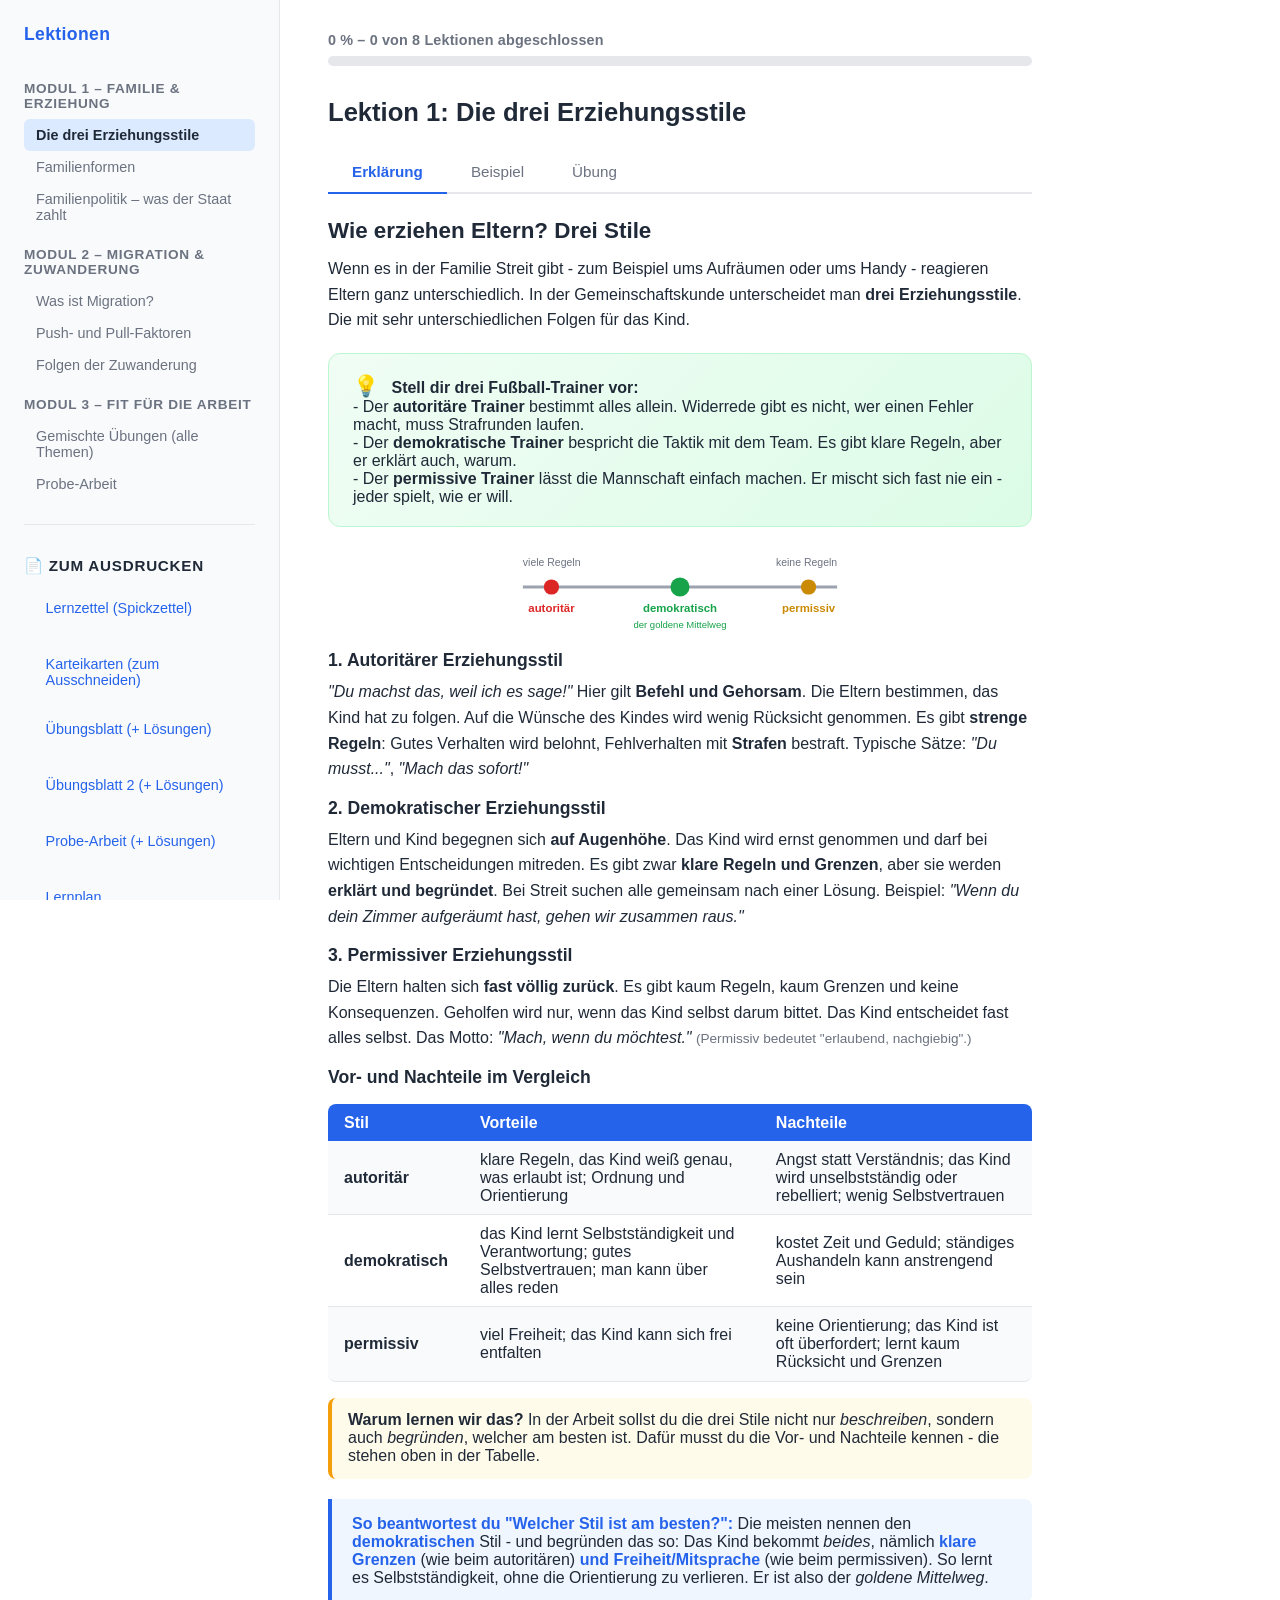
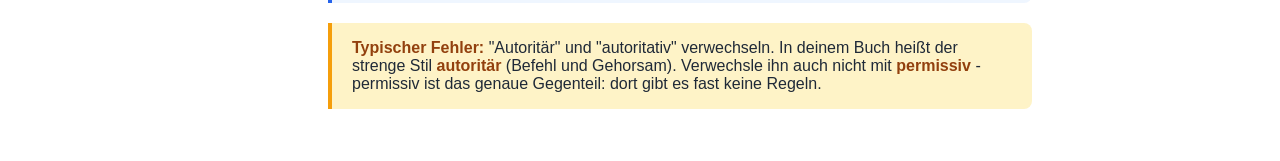
==== commit c02a5970: "Druckmaterial erweitert: Karteikarten + Uebungsblatt 2, Lernzettel-Feinschliff - Karteikarten zum Au" ====
--- a/index.html
+++ b/index.html
@@ -4,6 +4,7 @@
   <meta charset="UTF-8">
   <meta name="viewport" content="width=device-width, initial-scale=1.0">
   <title>GK-Arbeit Lernprogramm – Familie, Erziehung & Migration</title>
+  <meta name="description" content="Lernprogramm für die GK-Arbeit: Familie, Erziehung & Migration (Klasse 8).">
   <link rel="stylesheet" href="css/style.css?v=1">
 </head>
 <body>
@@ -26,7 +27,9 @@
       <h3>📄 Zum Ausdrucken</h3>
       <ul class="pdf-links">
         <li><a href="pdf/lernzettel.html" target="_blank" rel="noopener">Lernzettel (Spickzettel)</a></li>
+        <li><a href="pdf/karteikarten.html" target="_blank" rel="noopener">Karteikarten (zum Ausschneiden)</a></li>
         <li><a href="pdf/uebungsblatt.html" target="_blank" rel="noopener">Übungsblatt (+ Lösungen)</a></li>
+        <li><a href="pdf/uebungsblatt-2.html" target="_blank" rel="noopener">Übungsblatt 2 (+ Lösungen)</a></li>
         <li><a href="pdf/probe-arbeit.html" target="_blank" rel="noopener">Probe-Arbeit (+ Lösungen)</a></li>
         <li><a href="pdf/lernplan.html" target="_blank" rel="noopener">Lernplan</a></li>
       </ul>
